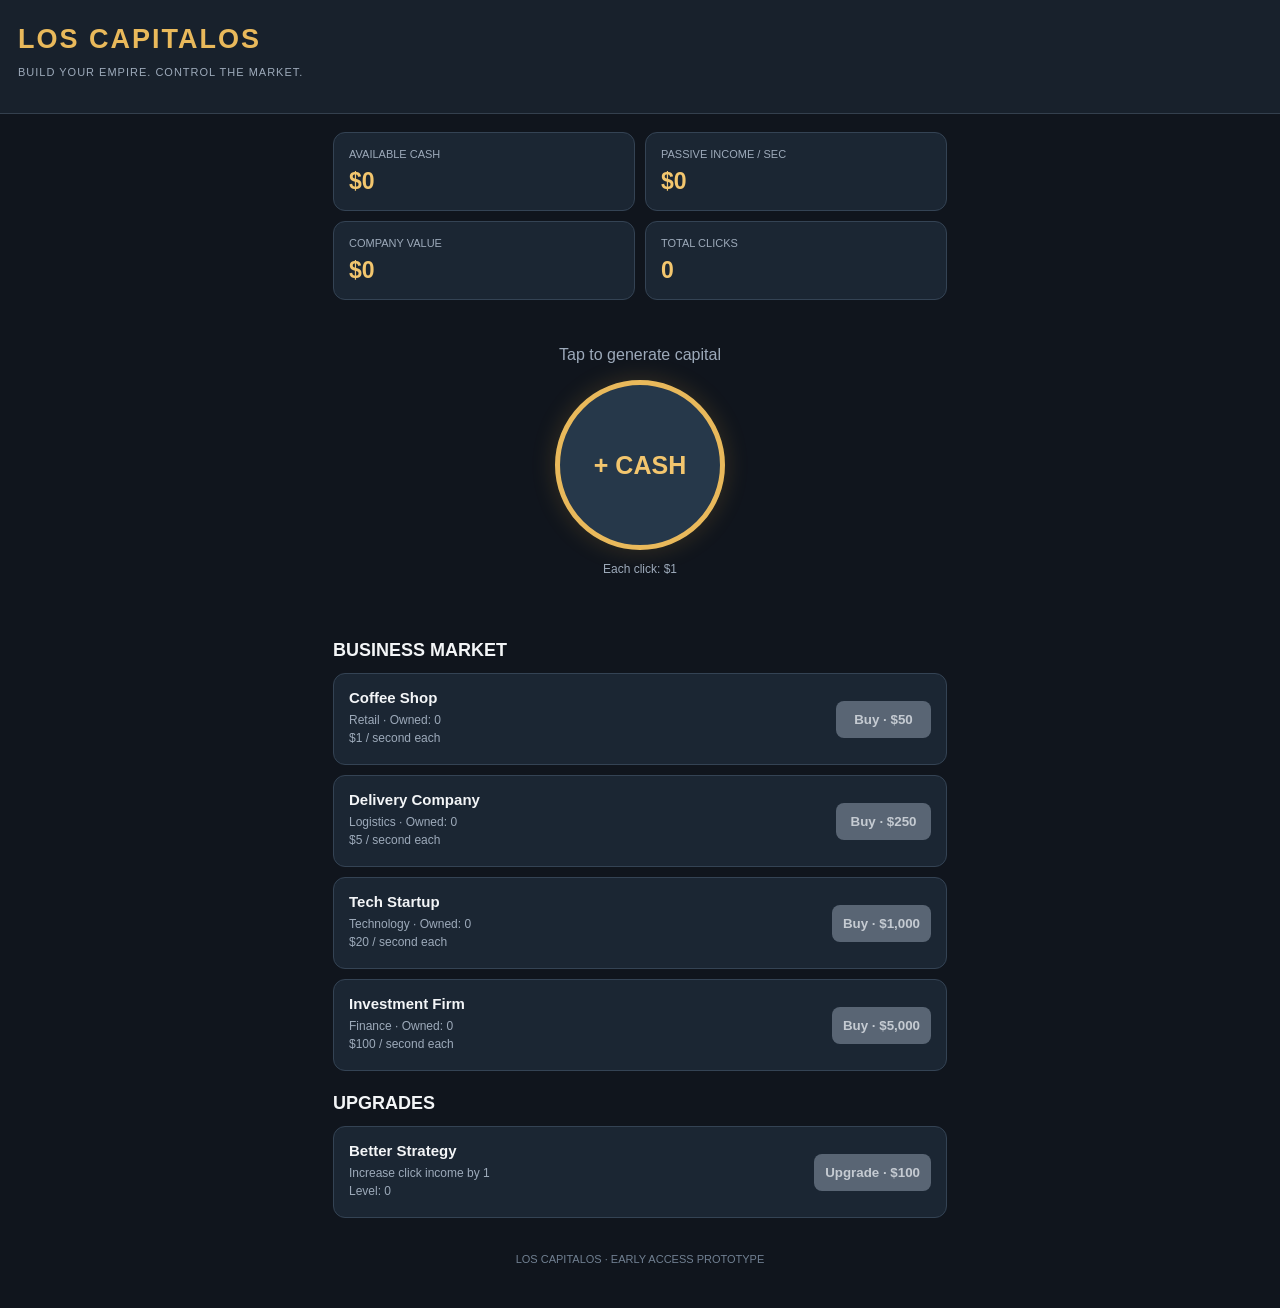
==== index.html @ b65b7310 "Rename Index.html to index.html" ====
<!DOCTYPE html>
<html lang="en">
<head>
<meta charset="UTF-8">
<meta name="viewport" content="width=device-width, initial-scale=1.0">
<meta name="theme-color" content="#10151d">
<title>Los Capitalos</title>

<style>
* {
  box-sizing: border-box;
}

body {
  margin: 0;
  background: #10151d;
  color: #f3f5f7;
  font-family: Arial, sans-serif;
}

header {
  padding: 24px 18px;
  background: #18212c;
  border-bottom: 1px solid #34404e;
}

h1 {
  margin: 0;
  color: #e9b95b;
  font-size: 27px;
  letter-spacing: 2px;
}

header p {
  color: #9daaba;
  font-size: 11px;
  letter-spacing: 1px;
}

main {
  max-width: 650px;
  margin: auto;
  padding: 18px;
}

.stats {
  display: grid;
  grid-template-columns: 1fr 1fr;
  gap: 10px;
}

.panel {
  background: #1b2633;
  border: 1px solid #344354;
  border-radius: 12px;
  padding: 15px;
}

.label {
  font-size: 11px;
  color: #9daaba;
}

.value {
  font-size: 23px;
  font-weight: bold;
  margin-top: 8px;
  color: #f3c66e;
  overflow-wrap: anywhere;
}

.click-area {
  text-align: center;
  padding: 30px 10px;
}

#earn {
  width: 170px;
  height: 170px;
  border-radius: 50%;
  border: 5px solid #e9b95b;
  background: #26384a;
  color: #f3c66e;
  font-size: 25px;
  font-weight: bold;
  box-shadow: 0 0 25px #d69e3b33;
  cursor: pointer;
  touch-action: manipulation;
}

#earn:active {
  transform: scale(.94);
}

h2 {
  font-size: 18px;
  margin: 22px 0 12px;
}

.business {
  display: flex;
  justify-content: space-between;
  align-items: center;
  gap: 12px;
  margin-bottom: 10px;
  padding: 15px;
  background: #1b2633;
  border: 1px solid #344354;
  border-radius: 12px;
}

.business h3 {
  font-size: 15px;
  margin: 0 0 7px;
}

.business p {
  font-size: 12px;
  color: #9daaba;
  margin: 4px 0;
}

.buy {
  background: #e9b95b;
  border: 0;
  border-radius: 8px;
  padding: 11px;
  color: #17202b;
  font-weight: bold;
  min-width: 95px;
  cursor: pointer;
}

.buy:disabled {
  background: #596574;
  color: #c5cbd2;
  cursor: not-allowed;
}

footer {
  text-align: center;
  color: #718092;
  font-size: 11px;
  padding: 25px;
}
</style>
</head>

<body>

<header>
  <h1>LOS CAPITALOS</h1>
  <p>BUILD YOUR EMPIRE. CONTROL THE MARKET.</p>
</header>

<main>

  <div class="stats">

    <div class="panel">
      <div class="label">AVAILABLE CASH</div>
      <div class="value" id="cash">$0</div>
    </div>

    <div class="panel">
      <div class="label">PASSIVE INCOME / SEC</div>
      <div class="value" id="income">$0</div>
    </div>

    <div class="panel">
      <div class="label">COMPANY VALUE</div>
      <div class="value" id="networth">$0</div>
    </div>

    <div class="panel">
      <div class="label">TOTAL CLICKS</div>
      <div class="value" id="clicks">0</div>
    </div>

  </div>

  <div class="click-area">
    <p style="color:#9daaba">
      Tap to generate capital
    </p>

    <button id="earn">+ CASH</button>

    <p style="font-size:12px;color:#9daaba">
      Each click: <span id="clickpower">$1</span>
    </p>
  </div>

  <h2>BUSINESS MARKET</h2>

  <div id="businesses"></div>

  <h2>UPGRADES</h2>

  <div class="business">
    <div>
      <h3>Better Strategy</h3>
      <p>Increase click income by 1</p>
      <p>Level: <span id="upgradelevel">0</span></p>
    </div>

    <button class="buy" id="upgrade">
      Upgrade · $100
    </button>
  </div>

  <footer>
    LOS CAPITALOS · EARLY ACCESS PROTOTYPE
  </footer>

</main>

<script>

const initialBusinesses = [
  {
    name: "Coffee Shop",
    sector: "Retail",
    cost: 50,
    income: 1,
    owned: 0
  },
  {
    name: "Delivery Company",
    sector: "Logistics",
    cost: 250,
    income: 5,
    owned: 0
  },
  {
    name: "Tech Startup",
    sector: "Technology",
    cost: 1000,
    income: 20,
    owned: 0
  },
  {
    name: "Investment Firm",
    sector: "Finance",
    cost: 5000,
    income: 100,
    owned: 0
  }
];

function loadGame() {
  try {
    const saved = localStorage.getItem("losCapitalos");

    if (saved) {
      const data = JSON.parse(saved);

      if (
        data &&
        Array.isArray(data.businesses) &&
        data.businesses.length === initialBusinesses.length
      ) {
        return data;
      }
    }
  } catch (error) {
    console.log("Save could not be loaded.");
  }

  return {
    cash: 0,
    clicks: 0,
    power: 1,
    upgradeLevel: 0,
    businesses: initialBusinesses.map(b => ({...b}))
  };
}

let game = loadGame();

function money(number) {
  return "$" + Math.floor(number).toLocaleString("en-US");
}

function income() {
  return game.businesses.reduce(
    (sum, business) =>
      sum + business.owned * business.income,
    0
  );
}

function companyValue() {
  return game.businesses.reduce(
    (sum, business) =>
      sum + business.owned * business.cost,
    0
  );
}

function save() {
  localStorage.setItem(
    "losCapitalos",
    JSON.stringify(game)
  );
}

function render() {

  document.getElementById("cash").textContent =
    money(game.cash);

  document.getElementById("income").textContent =
    money(income());

  document.getElementById("networth").textContent =
    money(game.cash + companyValue());

  document.getElementById("clicks").textContent =
    game.clicks.toLocaleString();

  document.getElementById("clickpower").textContent =
    money(game.power);

  document.getElementById("upgradelevel").textContent =
    game.upgradeLevel;

  const list = document.getElementById("businesses");

  list.innerHTML = "";

  game.businesses.forEach((business, index) => {

    const item = document.createElement("div");
    item.className = "business";

    const details = document.createElement("div");

    const title = document.createElement("h3");
    title.textContent = business.name;

    const sector = document.createElement("p");
    sector.textContent =
      business.sector + " · Owned: " + business.owned;

    const rate = document.createElement("p");
    rate.textContent =
      money(business.income) + " / second each";

    details.append(title, sector, rate);

    const button = document.createElement("button");
    button.className = "buy";

    button.textContent =
      "Buy · " + money(business.cost);

    button.disabled = game.cash < business.cost;

    button.onclick = () => buyBusiness(index);

    item.append(details, button);

    list.appendChild(item);

  });

  const upgradeCost =
    100 * Math.pow(2, game.upgradeLevel);

  const upgradeButton =
    document.getElementById("upgrade");

  upgradeButton.textContent =
    "Upgrade · " + money(upgradeCost);

  upgradeButton.disabled =
    game.cash < upgradeCost;
}

function buyBusiness(index) {

  const business = game.businesses[index];

  if (game.cash < business.cost) return;

  game.cash -= business.cost;

  business.owned++;

  business.cost =
    Math.floor(business.cost * 1.18);

  save();
  render();
}

document.getElementById("earn").onclick = () => {

  game.cash += game.power;
  game.clicks++;

  save();
  render();

};

document.getElementById("upgrade").onclick = () => {

  const cost =
    100 * Math.pow(2, game.upgradeLevel);

  if (game.cash < cost) return;

  game.cash -= cost;
  game.power++;
  game.upgradeLevel++;

  save();
  render();

};

setInterval(() => {

  game.cash += income();

  save();
  render();

}, 1000);

render();

</script>

</body>
</html>
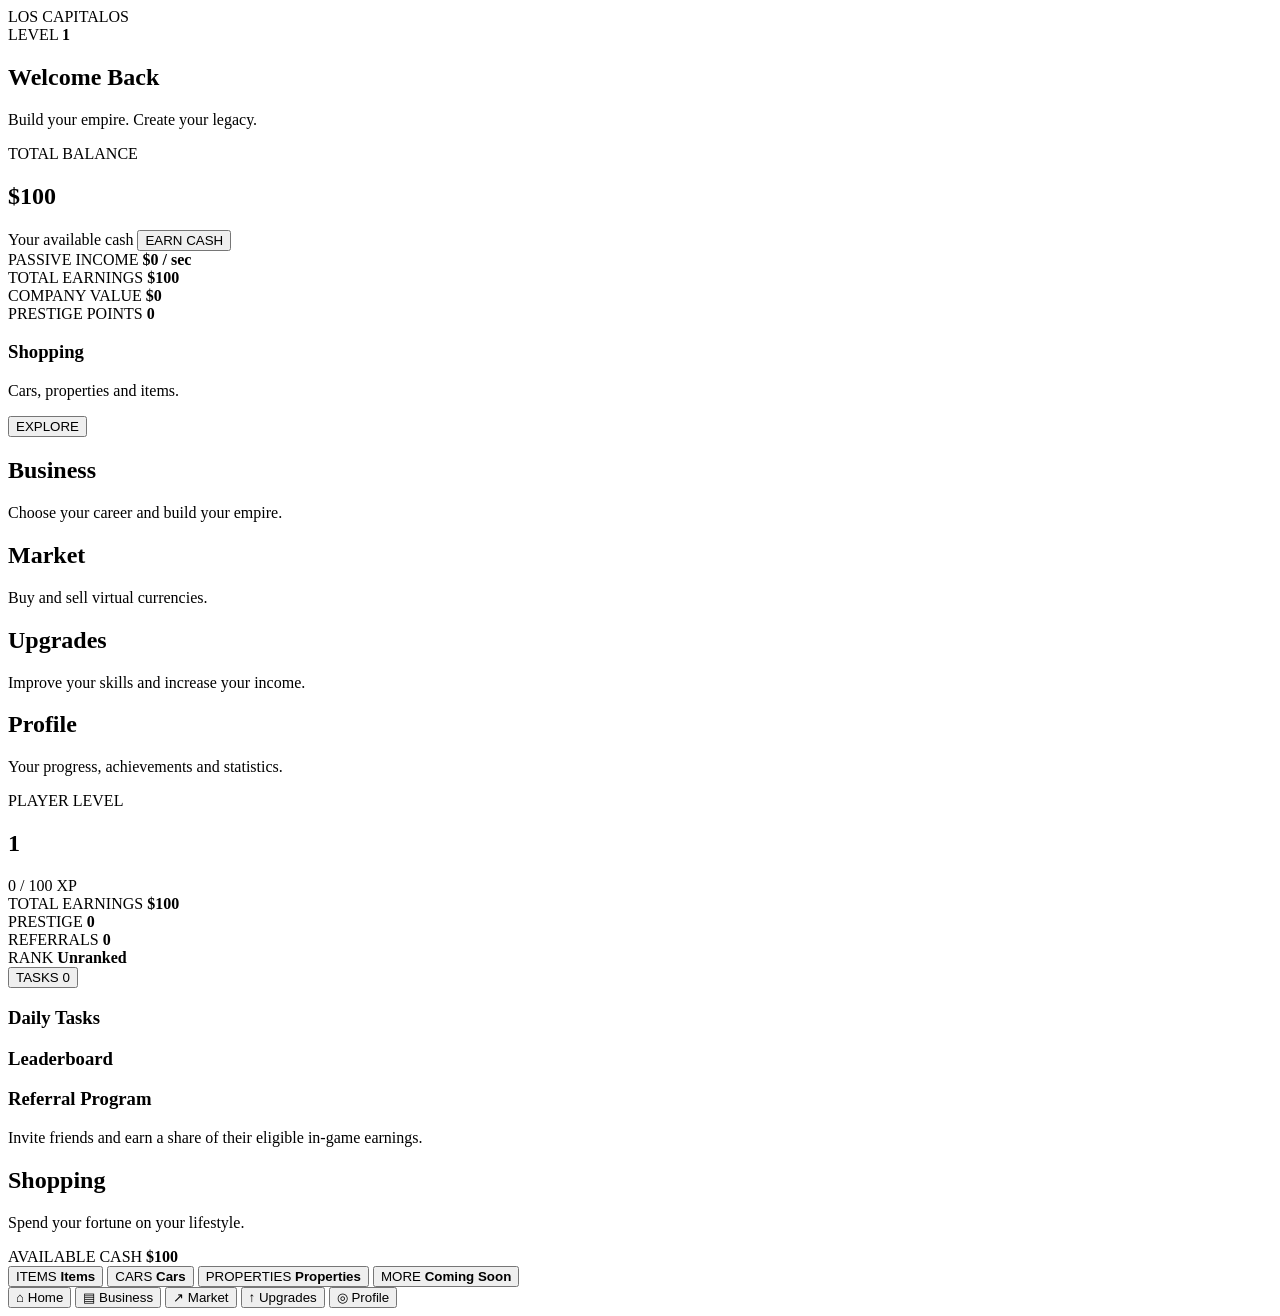
==== commit ad3f6917: "index.html" ====
--- a/index.html
+++ b/index.html
@@ -2,438 +2,330 @@
 <!DOCTYPE html>
 <html lang="en">
 <head>
-<meta charset="UTF-8">
-<meta name="viewport" content="width=device-width, initial-scale=1.0">
-<meta name="theme-color" content="#10151d">
-<title>Los Capitalos</title>
-
-<style>
-* {
-  box-sizing: border-box;
-}
-
-body {
-  margin: 0;
-  background: #10151d;
-  color: #f3f5f7;
-  font-family: Arial, sans-serif;
-}
-
-header {
-  padding: 24px 18px;
-  background: #18212c;
-  border-bottom: 1px solid #34404e;
-}
-
-h1 {
-  margin: 0;
-  color: #e9b95b;
-  font-size: 27px;
-  letter-spacing: 2px;
-}
-
-header p {
-  color: #9daaba;
-  font-size: 11px;
-  letter-spacing: 1px;
-}
-
-main {
-  max-width: 650px;
-  margin: auto;
-  padding: 18px;
-}
-
-.stats {
-  display: grid;
-  grid-template-columns: 1fr 1fr;
-  gap: 10px;
-}
-
-.panel {
-  background: #1b2633;
-  border: 1px solid #344354;
-  border-radius: 12px;
-  padding: 15px;
-}
-
-.label {
-  font-size: 11px;
-  color: #9daaba;
-}
-
-.value {
-  font-size: 23px;
-  font-weight: bold;
-  margin-top: 8px;
-  color: #f3c66e;
-  overflow-wrap: anywhere;
-}
-
-.click-area {
-  text-align: center;
-  padding: 30px 10px;
-}
-
-#earn {
-  width: 170px;
-  height: 170px;
-  border-radius: 50%;
-  border: 5px solid #e9b95b;
-  background: #26384a;
-  color: #f3c66e;
-  font-size: 25px;
-  font-weight: bold;
-  box-shadow: 0 0 25px #d69e3b33;
-  cursor: pointer;
-  touch-action: manipulation;
-}
-
-#earn:active {
-  transform: scale(.94);
-}
-
-h2 {
-  font-size: 18px;
-  margin: 22px 0 12px;
-}
-
-.business {
-  display: flex;
-  justify-content: space-between;
-  align-items: center;
-  gap: 12px;
-  margin-bottom: 10px;
-  padding: 15px;
-  background: #1b2633;
-  border: 1px solid #344354;
-  border-radius: 12px;
-}
-
-.business h3 {
-  font-size: 15px;
-  margin: 0 0 7px;
-}
-
-.business p {
-  font-size: 12px;
-  color: #9daaba;
-  margin: 4px 0;
-}
-
-.buy {
-  background: #e9b95b;
-  border: 0;
-  border-radius: 8px;
-  padding: 11px;
-  color: #17202b;
-  font-weight: bold;
-  min-width: 95px;
-  cursor: pointer;
-}
-
-.buy:disabled {
-  background: #596574;
-  color: #c5cbd2;
-  cursor: not-allowed;
-}
-
-footer {
-  text-align: center;
-  color: #718092;
-  font-size: 11px;
-  padding: 25px;
-}
-</style>
+    <meta charset="UTF-8">
+    <meta name="viewport" content="width=device-width, initial-scale=1.0">
+
+    <meta name="theme-color" content="#0b1018">
+    <meta name="description" content="Build your empire in Los Capitalos.">
+
+    <title>Los Capitalos</title>
+
+    <!-- Main stylesheet -->
+    <link rel="stylesheet" href="css/style.css">
+
+    <!-- Section stylesheets -->
+    <link rel="stylesheet" href="css/home.css">
+    <link rel="stylesheet" href="css/business.css">
+    <link rel="stylesheet" href="css/market.css">
+    <link rel="stylesheet" href="css/upgrades.css">
+    <link rel="stylesheet" href="css/profile.css">
+    <link rel="stylesheet" href="css/shop.css">
 </head>
 
 <body>
 
-<header>
-  <h1>LOS CAPITALOS</h1>
-  <p>BUILD YOUR EMPIRE. CONTROL THE MARKET.</p>
-</header>
-
-<main>
-
-  <div class="stats">
-
-    <div class="panel">
-      <div class="label">AVAILABLE CASH</div>
-      <div class="value" id="cash">$0</div>
-    </div>
-
-    <div class="panel">
-      <div class="label">PASSIVE INCOME / SEC</div>
-      <div class="value" id="income">$0</div>
-    </div>
-
-    <div class="panel">
-      <div class="label">COMPANY VALUE</div>
-      <div class="value" id="networth">$0</div>
-    </div>
-
-    <div class="panel">
-      <div class="label">TOTAL CLICKS</div>
-      <div class="value" id="clicks">0</div>
-    </div>
-
-  </div>
-
-  <div class="click-area">
-    <p style="color:#9daaba">
-      Tap to generate capital
-    </p>
-
-    <button id="earn">+ CASH</button>
-
-    <p style="font-size:12px;color:#9daaba">
-      Each click: <span id="clickpower">$1</span>
-    </p>
-  </div>
-
-  <h2>BUSINESS MARKET</h2>
-
-  <div id="businesses"></div>
-
-  <h2>UPGRADES</h2>
-
-  <div class="business">
-    <div>
-      <h3>Better Strategy</h3>
-      <p>Increase click income by 1</p>
-      <p>Level: <span id="upgradelevel">0</span></p>
-    </div>
-
-    <button class="buy" id="upgrade">
-      Upgrade · $100
-    </button>
-  </div>
-
-  <footer>
-    LOS CAPITALOS · EARLY ACCESS PROTOTYPE
-  </footer>
-
-</main>
-
-<script>
-
-const initialBusinesses = [
-  {
-    name: "Coffee Shop",
-    sector: "Retail",
-    cost: 50,
-    income: 1,
-    owned: 0
-  },
-  {
-    name: "Delivery Company",
-    sector: "Logistics",
-    cost: 250,
-    income: 5,
-    owned: 0
-  },
-  {
-    name: "Tech Startup",
-    sector: "Technology",
-    cost: 1000,
-    income: 20,
-    owned: 0
-  },
-  {
-    name: "Investment Firm",
-    sector: "Finance",
-    cost: 5000,
-    income: 100,
-    owned: 0
-  }
-];
-
-function loadGame() {
-  try {
-    const saved = localStorage.getItem("losCapitalos");
-
-    if (saved) {
-      const data = JSON.parse(saved);
-
-      if (
-        data &&
-        Array.isArray(data.businesses) &&
-        data.businesses.length === initialBusinesses.length
-      ) {
-        return data;
-      }
-    }
-  } catch (error) {
-    console.log("Save could not be loaded.");
-  }
-
-  return {
-    cash: 0,
-    clicks: 0,
-    power: 1,
-    upgradeLevel: 0,
-    businesses: initialBusinesses.map(b => ({...b}))
-  };
-}
-
-let game = loadGame();
-
-function money(number) {
-  return "$" + Math.floor(number).toLocaleString("en-US");
-}
-
-function income() {
-  return game.businesses.reduce(
-    (sum, business) =>
-      sum + business.owned * business.income,
-    0
-  );
-}
-
-function companyValue() {
-  return game.businesses.reduce(
-    (sum, business) =>
-      sum + business.owned * business.cost,
-    0
-  );
-}
-
-function save() {
-  localStorage.setItem(
-    "losCapitalos",
-    JSON.stringify(game)
-  );
-}
-
-function render() {
-
-  document.getElementById("cash").textContent =
-    money(game.cash);
-
-  document.getElementById("income").textContent =
-    money(income());
-
-  document.getElementById("networth").textContent =
-    money(game.cash + companyValue());
-
-  document.getElementById("clicks").textContent =
-    game.clicks.toLocaleString();
-
-  document.getElementById("clickpower").textContent =
-    money(game.power);
-
-  document.getElementById("upgradelevel").textContent =
-    game.upgradeLevel;
-
-  const list = document.getElementById("businesses");
-
-  list.innerHTML = "";
-
-  game.businesses.forEach((business, index) => {
-
-    const item = document.createElement("div");
-    item.className = "business";
-
-    const details = document.createElement("div");
-
-    const title = document.createElement("h3");
-    title.textContent = business.name;
-
-    const sector = document.createElement("p");
-    sector.textContent =
-      business.sector + " · Owned: " + business.owned;
-
-    const rate = document.createElement("p");
-    rate.textContent =
-      money(business.income) + " / second each";
-
-    details.append(title, sector, rate);
-
-    const button = document.createElement("button");
-    button.className = "buy";
-
-    button.textContent =
-      "Buy · " + money(business.cost);
-
-    button.disabled = game.cash < business.cost;
-
-    button.onclick = () => buyBusiness(index);
-
-    item.append(details, button);
-
-    list.appendChild(item);
-
-  });
-
-  const upgradeCost =
-    100 * Math.pow(2, game.upgradeLevel);
-
-  const upgradeButton =
-    document.getElementById("upgrade");
-
-  upgradeButton.textContent =
-    "Upgrade · " + money(upgradeCost);
-
-  upgradeButton.disabled =
-    game.cash < upgradeCost;
-}
-
-function buyBusiness(index) {
-
-  const business = game.businesses[index];
-
-  if (game.cash < business.cost) return;
-
-  game.cash -= business.cost;
-
-  business.owned++;
-
-  business.cost =
-    Math.floor(business.cost * 1.18);
-
-  save();
-  render();
-}
-
-document.getElementById("earn").onclick = () => {
-
-  game.cash += game.power;
-  game.clicks++;
-
-  save();
-  render();
-
-};
-
-document.getElementById("upgrade").onclick = () => {
-
-  const cost =
-    100 * Math.pow(2, game.upgradeLevel);
-
-  if (game.cash < cost) return;
-
-  game.cash -= cost;
-  game.power++;
-  game.upgradeLevel++;
-
-  save();
-  render();
-
-};
-
-setInterval(() => {
-
-  game.cash += income();
-
-  save();
-  render();
-
-}, 1000);
-
-render();
-
-</script>
+    <!-- HEADER -->
+    <header class="main-header">
+
+        <div class="logo">
+            LOS CAPITALOS
+        </div>
+
+        <div class="player-level">
+            <span>LEVEL</span>
+            <strong id="header-level">1</strong>
+        </div>
+
+    </header>
+
+
+    <!-- MAIN CONTENT -->
+    <main id="app">
+
+        <!-- HOME -->
+        <section id="home" class="page active">
+
+            <div class="page-header">
+                <h1>Welcome Back</h1>
+                <p>Build your empire. Create your legacy.</p>
+            </div>
+
+            <div class="home-content">
+
+                <!-- Balance -->
+                <div class="balance-card">
+                    <span class="card-label">TOTAL BALANCE</span>
+                    <h2 id="player-balance">$100</h2>
+                    <span class="card-description">
+                        Your available cash
+                    </span>
+
+                    <button id="earn-button" class="primary-button">
+                        EARN CASH
+                    </button>
+                </div>
+
+                <!-- Main Statistics -->
+                <div class="stats-grid">
+
+                    <div class="stat-card">
+                        <span>PASSIVE INCOME</span>
+                        <strong id="passive-income">$0 / sec</strong>
+                    </div>
+
+                    <div class="stat-card">
+                        <span>TOTAL EARNINGS</span>
+                        <strong id="total-earnings">$100</strong>
+                    </div>
+
+                    <div class="stat-card">
+                        <span>COMPANY VALUE</span>
+                        <strong id="company-value">$0</strong>
+                    </div>
+
+                    <div class="stat-card">
+                        <span>PRESTIGE POINTS</span>
+                        <strong id="prestige-points">0</strong>
+                    </div>
+
+                </div>
+
+                <!-- Shopping shortcut -->
+                <div class="shopping-shortcut">
+                    <div>
+                        <h3>Shopping</h3>
+                        <p>Cars, properties and items.</p>
+                    </div>
+
+                    <button data-page="shop" class="secondary-button">
+                        EXPLORE
+                    </button>
+                </div>
+
+            </div>
+        </section>
+
+
+        <!-- BUSINESS -->
+        <section id="business" class="page">
+
+            <div class="page-header">
+                <h1>Business</h1>
+                <p>Choose your career and build your empire.</p>
+            </div>
+
+            <div id="business-content">
+                <!-- Business and career content loads here -->
+            </div>
+
+        </section>
+
+
+        <!-- MARKET -->
+        <section id="market" class="page">
+
+            <div class="page-header">
+                <h1>Market</h1>
+                <p>Buy and sell virtual currencies.</p>
+            </div>
+
+            <div id="market-content">
+                <!-- Market content loads here -->
+            </div>
+
+        </section>
+
+
+        <!-- UPGRADES -->
+        <section id="upgrades" class="page">
+
+            <div class="page-header">
+                <h1>Upgrades</h1>
+                <p>Improve your skills and increase your income.</p>
+            </div>
+
+            <div id="upgrades-content">
+                <!-- Upgrade content loads here -->
+            </div>
+
+        </section>
+
+
+        <!-- PROFILE -->
+        <section id="profile" class="page">
+
+            <div class="page-header">
+                <h1>Profile</h1>
+                <p>Your progress, achievements and statistics.</p>
+            </div>
+
+            <div id="profile-content">
+
+                <div class="profile-card">
+                    <span>PLAYER LEVEL</span>
+                    <h2 id="profile-level">1</h2>
+
+                    <div class="xp-bar">
+                        <div id="xp-progress"></div>
+                    </div>
+
+                    <span id="xp-text">0 / 100 XP</span>
+                </div>
+
+                <div class="profile-stats">
+
+                    <div class="stat-card">
+                        <span>TOTAL EARNINGS</span>
+                        <strong id="profile-earnings">$100</strong>
+                    </div>
+
+                    <div class="stat-card">
+                        <span>PRESTIGE</span>
+                        <strong id="profile-prestige">0</strong>
+                    </div>
+
+                    <div class="stat-card">
+                        <span>REFERRALS</span>
+                        <strong id="profile-referrals">0</strong>
+                    </div>
+
+                    <div class="stat-card">
+                        <span>RANK</span>
+                        <strong id="profile-rank">Unranked</strong>
+                    </div>
+
+                </div>
+
+                <!-- Fixed Tasks Bubble -->
+                <div class="tasks-area">
+
+                    <button
+                        id="tasks-toggle"
+                        class="tasks-bubble"
+                        aria-expanded="false"
+                        aria-controls="tasks-panel"
+                    >
+                        TASKS
+                        <span id="task-count">0</span>
+                    </button>
+
+                    <div id="tasks-panel" class="tasks-panel hidden">
+                        <h3>Daily Tasks</h3>
+
+                        <div id="tasks-content">
+                            <!-- Tasks load here -->
+                        </div>
+                    </div>
+
+                </div>
+
+                <!-- Leaderboard -->
+                <div class="leaderboard-section">
+                    <h3>Leaderboard</h3>
+
+                    <div id="leaderboard-content">
+                        <!-- Top players load here -->
+                    </div>
+                </div>
+
+                <!-- Referral -->
+                <div class="referral-section">
+                    <h3>Referral Program</h3>
+
+                    <p>
+                        Invite friends and earn a share of their
+                        eligible in-game earnings.
+                    </p>
+
+                    <div id="referral-content">
+                        <!-- Referral information loads here -->
+                    </div>
+                </div>
+
+            </div>
+
+        </section>
+
+
+        <!-- SHOPPING -->
+        <section id="shop" class="page">
+
+            <div class="page-header">
+                <h1>Shopping</h1>
+                <p>Spend your fortune on your lifestyle.</p>
+            </div>
+
+            <div class="shop-balance">
+                <span>AVAILABLE CASH</span>
+                <strong id="shop-balance">$100</strong>
+            </div>
+
+            <div class="shop-categories">
+
+                <button class="shop-category" data-category="items">
+                    <span class="category-icon">ITEMS</span>
+                    <strong>Items</strong>
+                </button>
+
+                <button class="shop-category" data-category="cars">
+                    <span class="category-icon">CARS</span>
+                    <strong>Cars</strong>
+                </button>
+
+                <button class="shop-category" data-category="properties">
+                    <span class="category-icon">PROPERTIES</span>
+                    <strong>Properties</strong>
+                </button>
+
+                <button class="shop-category" data-category="category-four">
+                    <span class="category-icon">MORE</span>
+                    <strong>Coming Soon</strong>
+                </button>
+
+            </div>
+
+            <div id="shop-content">
+                <!-- Shopping products load here -->
+            </div>
+
+        </section>
+
+    </main>
+
+
+    <!-- BOTTOM NAVIGATION -->
+    <nav class="bottom-navigation">
+
+        <button class="nav-button active" data-page="home">
+            <span class="nav-icon">⌂</span>
+            <span>Home</span>
+        </button>
+
+        <button class="nav-button" data-page="business">
+            <span class="nav-icon">▤</span>
+            <span>Business</span>
+        </button>
+
+        <button class="nav-button" data-page="market">
+            <span class="nav-icon">↗</span>
+            <span>Market</span>
+        </button>
+
+        <button class="nav-button" data-page="upgrades">
+            <span class="nav-icon">↑</span>
+            <span>Upgrades</span>
+        </button>
+
+        <button class="nav-button" data-page="profile">
+            <span class="nav-icon">◎</span>
+            <span>Profile</span>
+        </button>
+
+    </nav>
+
+
+    <!-- APPLICATION ENTRY POINT -->
+    <script type="module" src="js/app.js"></script>
 
 </body>
 </html>
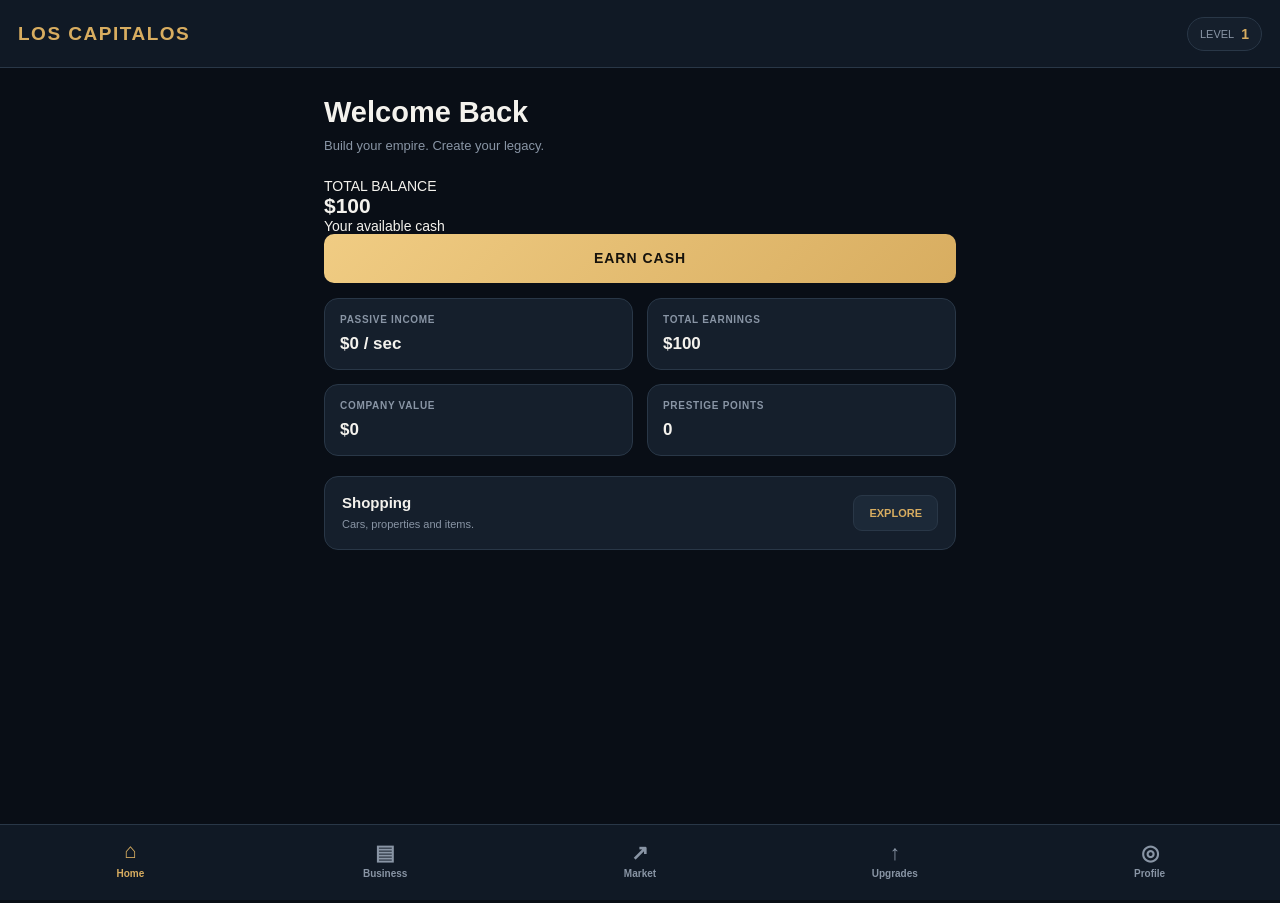
==== commit 02476d28: "Update index.html" ====
--- a/index.html
+++ b/index.html
@@ -323,9 +323,10 @@
 
     </nav>
 
-
+<link rel="stylesheet" href="css/style.css">
     <!-- APPLICATION ENTRY POINT -->
     <script type="module" src="js/app.js"></script>
 
 </body>
 </html>
+
--- a/css/style.css
+++ b/css/style.css
@@ -0,0 +1,586 @@
+
+/* =================================
+   LOS CAPITALOS - GLOBAL DESIGN
+================================= */
+
+:root {
+    --background: #090e16;
+    --background-light: #101925;
+    --panel: #151f2c;
+    --panel-light: #1c2938;
+
+    --gold: #d8ad60;
+    --gold-light: #f0cc83;
+
+    --white: #f4f2ed;
+    --muted: #8995a5;
+
+    --green: #54c58a;
+    --red: #e16c6c;
+
+    --border: #293747;
+
+    --radius: 14px;
+}
+
+/* RESET */
+
+* {
+    margin: 0;
+    padding: 0;
+    box-sizing: border-box;
+}
+
+html {
+    scroll-behavior: smooth;
+}
+
+body {
+    min-height: 100vh;
+    background: var(--background);
+    color: var(--white);
+    font-family: Arial, Helvetica, sans-serif;
+    font-size: 14px;
+    overflow-x: hidden;
+    padding-bottom: 95px;
+}
+
+button {
+    font-family: inherit;
+    cursor: pointer;
+    border: none;
+    outline: none;
+}
+
+button:active {
+    transform: scale(0.97);
+}
+
+h1, h2, h3, h4 {
+    font-weight: 700;
+}
+
+p {
+    line-height: 1.5;
+}
+
+/* HEADER */
+
+.main-header {
+    width: 100%;
+    height: 68px;
+
+    display: flex;
+    justify-content: space-between;
+    align-items: center;
+
+    padding: 0 18px;
+
+    background: var(--background-light);
+    border-bottom: 1px solid var(--border);
+
+    position: sticky;
+    top: 0;
+    z-index: 20;
+}
+
+.logo {
+    color: var(--gold);
+    font-size: 19px;
+    font-weight: 900;
+    letter-spacing: 1.5px;
+}
+
+.player-level {
+    display: flex;
+    align-items: center;
+    gap: 7px;
+
+    background: var(--panel);
+    border: 1px solid var(--border);
+
+    padding: 8px 12px;
+    border-radius: 30px;
+
+    font-size: 11px;
+    color: var(--muted);
+}
+
+.player-level strong {
+    color: var(--gold);
+    font-size: 14px;
+}
+
+/* MAIN APPLICATION */
+
+#app {
+    width: 100%;
+    max-width: 680px;
+    min-height: calc(100vh - 160px);
+
+    margin: 0 auto;
+    padding: 20px 16px;
+}
+
+/* PAGE SYSTEM */
+
+.page {
+    display: none;
+    animation: pageAppear 0.2s ease;
+}
+
+.page.active {
+    display: block;
+}
+
+@keyframes pageAppear {
+    from {
+        opacity: 0;
+        transform: translateY(5px);
+    }
+
+    to {
+        opacity: 1;
+        transform: translateY(0);
+    }
+}
+
+/* PAGE HEADERS */
+
+.page-header {
+    margin-bottom: 22px;
+}
+
+.page-header h1 {
+    font-size: 25px;
+    color: var(--white);
+    margin-bottom: 7px;
+}
+
+.page-header p {
+    color: var(--muted);
+    font-size: 13px;
+}
+
+/* GENERAL CARDS */
+
+.card,
+.stat-card,
+.profile-card,
+.shopping-shortcut,
+.shop-balance {
+    background: var(--panel);
+    border: 1px solid var(--border);
+    border-radius: var(--radius);
+}
+
+.card {
+    padding: 17px;
+    margin-bottom: 13px;
+}
+
+.stat-card {
+    padding: 15px;
+    min-width: 0;
+}
+
+.stat-card span {
+    display: block;
+    color: var(--muted);
+    font-size: 10px;
+    font-weight: 700;
+    letter-spacing: 0.7px;
+}
+
+.stat-card strong {
+    display: block;
+    color: var(--white);
+    font-size: 17px;
+    margin-top: 9px;
+    overflow-wrap: anywhere;
+}
+
+/* BUTTONS */
+
+.primary-button {
+    width: 100%;
+    min-height: 49px;
+
+    background: linear-gradient(
+        135deg,
+        var(--gold-light),
+        var(--gold)
+    );
+
+    color: #17130c;
+
+    font-size: 14px;
+    font-weight: 900;
+    letter-spacing: 1px;
+
+    border-radius: 10px;
+
+    transition: 0.2s;
+}
+
+.primary-button:hover {
+    filter: brightness(1.08);
+}
+
+.secondary-button {
+    background: var(--panel-light);
+    color: var(--gold);
+
+    border: 1px solid var(--border);
+    border-radius: 9px;
+
+    padding: 11px 15px;
+
+    font-size: 11px;
+    font-weight: 800;
+}
+
+/* GRID SYSTEM */
+
+.stats-grid,
+.profile-stats {
+    display: grid;
+    grid-template-columns: repeat(2, minmax(0, 1fr));
+    gap: 11px;
+
+    margin-top: 15px;
+}
+
+/* SECTION TITLES */
+
+.section-title {
+    font-size: 16px;
+    font-weight: 800;
+
+    margin: 24px 0 12px;
+}
+
+/* SHOPPING SHORTCUT */
+
+.shopping-shortcut {
+    display: flex;
+    align-items: center;
+    justify-content: space-between;
+
+    gap: 12px;
+
+    padding: 17px;
+    margin-top: 20px;
+}
+
+.shopping-shortcut h3 {
+    font-size: 15px;
+    margin-bottom: 5px;
+}
+
+.shopping-shortcut p {
+    color: var(--muted);
+    font-size: 11px;
+}
+
+/* PROFILE */
+
+.profile-card {
+    padding: 20px;
+    margin-bottom: 14px;
+}
+
+.profile-card > span {
+    color: var(--muted);
+    font-size: 11px;
+    font-weight: 700;
+}
+
+.profile-card h2 {
+    font-size: 32px;
+    color: var(--gold);
+    margin: 9px 0;
+}
+
+/* XP PROGRESS */
+
+.xp-bar {
+    height: 9px;
+    width: 100%;
+
+    background: #293747;
+
+    border-radius: 20px;
+    overflow: hidden;
+
+    margin: 13px 0 8px;
+}
+
+#xp-progress {
+    height: 100%;
+    width: 0%;
+
+    background: linear-gradient(
+        90deg,
+        var(--gold),
+        var(--gold-light)
+    );
+
+    border-radius: 20px;
+    transition: width 0.3s;
+}
+
+#xp-text {
+    font-size: 11px;
+    color: var(--muted);
+}
+
+/* TASKS */
+
+.tasks-area {
+    margin-top: 20px;
+}
+
+.tasks-bubble {
+    display: flex;
+    justify-content: space-between;
+    align-items: center;
+
+    width: 100%;
+
+    padding: 15px 17px;
+
+    background: #28251e;
+    color: var(--gold);
+
+    border: 1px solid #665333;
+    border-radius: 12px;
+
+    font-size: 13px;
+    font-weight: 900;
+    letter-spacing: 1px;
+}
+
+.tasks-bubble span {
+    background: var(--gold);
+    color: #17130c;
+
+    border-radius: 20px;
+    padding: 4px 9px;
+}
+
+.tasks-panel {
+    background: var(--panel);
+    border: 1px solid var(--border);
+    border-radius: 12px;
+
+    padding: 16px;
+    margin-top: 10px;
+}
+
+.tasks-panel h3 {
+    margin-bottom: 13px;
+    font-size: 15px;
+}
+
+.hidden {
+    display: none !important;
+}
+
+/* LEADERBOARD AND REFERRAL */
+
+.leaderboard-section,
+.referral-section {
+    background: var(--panel);
+    border: 1px solid var(--border);
+    border-radius: var(--radius);
+
+    padding: 17px;
+    margin-top: 15px;
+}
+
+.leaderboard-section h3,
+.referral-section h3 {
+    font-size: 15px;
+    margin-bottom: 12px;
+}
+
+.referral-section p {
+    color: var(--muted);
+    font-size: 12px;
+}
+
+/* SHOP */
+
+.shop-balance {
+    display: flex;
+    justify-content: space-between;
+    align-items: center;
+
+    padding: 16px;
+    margin-bottom: 17px;
+}
+
+.shop-balance span {
+    font-size: 11px;
+    color: var(--muted);
+}
+
+.shop-balance strong {
+    font-size: 19px;
+    color: var(--gold);
+}
+
+.shop-categories {
+    display: grid;
+    grid-template-columns: repeat(2, minmax(0, 1fr));
+    gap: 11px;
+}
+
+.shop-category {
+    min-height: 110px;
+
+    display: flex;
+    flex-direction: column;
+    justify-content: center;
+    align-items: center;
+
+    gap: 10px;
+
+    background: var(--panel);
+    color: var(--white);
+
+    border: 1px solid var(--border);
+    border-radius: 13px;
+
+    transition: 0.2s;
+}
+
+.shop-category:hover {
+    border-color: var(--gold);
+    background: var(--panel-light);
+}
+
+.shop-category strong {
+    font-size: 13px;
+}
+
+.category-icon {
+    font-size: 12px;
+    font-weight: 900;
+    color: var(--gold);
+    letter-spacing: 1px;
+}
+
+/* BOTTOM NAVIGATION */
+
+.bottom-navigation {
+    position: fixed;
+    bottom: 0;
+    left: 0;
+
+    width: 100%;
+    height: 76px;
+
+    display: flex;
+    justify-content: space-around;
+    align-items: center;
+
+    background: #101925;
+
+    border-top: 1px solid var(--border);
+
+    padding: 5px 3px 9px;
+
+    z-index: 100;
+}
+
+.nav-button {
+    flex: 1;
+    height: 60px;
+
+    display: flex;
+    flex-direction: column;
+    align-items: center;
+    justify-content: center;
+
+    gap: 5px;
+
+    background: transparent;
+    color: var(--muted);
+
+    font-size: 10px;
+    font-weight: 700;
+
+    transition: 0.2s;
+}
+
+.nav-icon {
+    font-size: 21px;
+    line-height: 1;
+}
+
+.nav-button.active {
+    color: var(--gold);
+}
+
+.nav-button.active .nav-icon {
+    transform: translateY(-2px);
+}
+
+/* GENERAL UTILITIES */
+
+.muted {
+    color: var(--muted);
+}
+
+.gold {
+    color: var(--gold);
+}
+
+.positive {
+    color: var(--green);
+}
+
+.negative {
+    color: var(--red);
+}
+
+.text-center {
+    text-align: center;
+}
+
+/* RESPONSIVE DESIGN */
+
+@media (min-width: 600px) {
+    #app {
+        padding: 28px 24px;
+    }
+
+    .page-header h1 {
+        font-size: 29px;
+    }
+
+    .stats-grid,
+    .profile-stats {
+        gap: 14px;
+    }
+}
+
+@media (max-width: 360px) {
+    .logo {
+        font-size: 16px;
+    }
+
+    .nav-button {
+        font-size: 9px;
+    }
+
+    .nav-icon {
+        font-size: 18px;
+    }
+
+    .stat-card strong {
+        font-size: 15px;
+    }
+}
--- a/css/style.css
+++ b/css/style.css
@@ -0,0 +1,586 @@
+
+/* =================================
+   LOS CAPITALOS - GLOBAL DESIGN
+================================= */
+
+:root {
+    --background: #090e16;
+    --background-light: #101925;
+    --panel: #151f2c;
+    --panel-light: #1c2938;
+
+    --gold: #d8ad60;
+    --gold-light: #f0cc83;
+
+    --white: #f4f2ed;
+    --muted: #8995a5;
+
+    --green: #54c58a;
+    --red: #e16c6c;
+
+    --border: #293747;
+
+    --radius: 14px;
+}
+
+/* RESET */
+
+* {
+    margin: 0;
+    padding: 0;
+    box-sizing: border-box;
+}
+
+html {
+    scroll-behavior: smooth;
+}
+
+body {
+    min-height: 100vh;
+    background: var(--background);
+    color: var(--white);
+    font-family: Arial, Helvetica, sans-serif;
+    font-size: 14px;
+    overflow-x: hidden;
+    padding-bottom: 95px;
+}
+
+button {
+    font-family: inherit;
+    cursor: pointer;
+    border: none;
+    outline: none;
+}
+
+button:active {
+    transform: scale(0.97);
+}
+
+h1, h2, h3, h4 {
+    font-weight: 700;
+}
+
+p {
+    line-height: 1.5;
+}
+
+/* HEADER */
+
+.main-header {
+    width: 100%;
+    height: 68px;
+
+    display: flex;
+    justify-content: space-between;
+    align-items: center;
+
+    padding: 0 18px;
+
+    background: var(--background-light);
+    border-bottom: 1px solid var(--border);
+
+    position: sticky;
+    top: 0;
+    z-index: 20;
+}
+
+.logo {
+    color: var(--gold);
+    font-size: 19px;
+    font-weight: 900;
+    letter-spacing: 1.5px;
+}
+
+.player-level {
+    display: flex;
+    align-items: center;
+    gap: 7px;
+
+    background: var(--panel);
+    border: 1px solid var(--border);
+
+    padding: 8px 12px;
+    border-radius: 30px;
+
+    font-size: 11px;
+    color: var(--muted);
+}
+
+.player-level strong {
+    color: var(--gold);
+    font-size: 14px;
+}
+
+/* MAIN APPLICATION */
+
+#app {
+    width: 100%;
+    max-width: 680px;
+    min-height: calc(100vh - 160px);
+
+    margin: 0 auto;
+    padding: 20px 16px;
+}
+
+/* PAGE SYSTEM */
+
+.page {
+    display: none;
+    animation: pageAppear 0.2s ease;
+}
+
+.page.active {
+    display: block;
+}
+
+@keyframes pageAppear {
+    from {
+        opacity: 0;
+        transform: translateY(5px);
+    }
+
+    to {
+        opacity: 1;
+        transform: translateY(0);
+    }
+}
+
+/* PAGE HEADERS */
+
+.page-header {
+    margin-bottom: 22px;
+}
+
+.page-header h1 {
+    font-size: 25px;
+    color: var(--white);
+    margin-bottom: 7px;
+}
+
+.page-header p {
+    color: var(--muted);
+    font-size: 13px;
+}
+
+/* GENERAL CARDS */
+
+.card,
+.stat-card,
+.profile-card,
+.shopping-shortcut,
+.shop-balance {
+    background: var(--panel);
+    border: 1px solid var(--border);
+    border-radius: var(--radius);
+}
+
+.card {
+    padding: 17px;
+    margin-bottom: 13px;
+}
+
+.stat-card {
+    padding: 15px;
+    min-width: 0;
+}
+
+.stat-card span {
+    display: block;
+    color: var(--muted);
+    font-size: 10px;
+    font-weight: 700;
+    letter-spacing: 0.7px;
+}
+
+.stat-card strong {
+    display: block;
+    color: var(--white);
+    font-size: 17px;
+    margin-top: 9px;
+    overflow-wrap: anywhere;
+}
+
+/* BUTTONS */
+
+.primary-button {
+    width: 100%;
+    min-height: 49px;
+
+    background: linear-gradient(
+        135deg,
+        var(--gold-light),
+        var(--gold)
+    );
+
+    color: #17130c;
+
+    font-size: 14px;
+    font-weight: 900;
+    letter-spacing: 1px;
+
+    border-radius: 10px;
+
+    transition: 0.2s;
+}
+
+.primary-button:hover {
+    filter: brightness(1.08);
+}
+
+.secondary-button {
+    background: var(--panel-light);
+    color: var(--gold);
+
+    border: 1px solid var(--border);
+    border-radius: 9px;
+
+    padding: 11px 15px;
+
+    font-size: 11px;
+    font-weight: 800;
+}
+
+/* GRID SYSTEM */
+
+.stats-grid,
+.profile-stats {
+    display: grid;
+    grid-template-columns: repeat(2, minmax(0, 1fr));
+    gap: 11px;
+
+    margin-top: 15px;
+}
+
+/* SECTION TITLES */
+
+.section-title {
+    font-size: 16px;
+    font-weight: 800;
+
+    margin: 24px 0 12px;
+}
+
+/* SHOPPING SHORTCUT */
+
+.shopping-shortcut {
+    display: flex;
+    align-items: center;
+    justify-content: space-between;
+
+    gap: 12px;
+
+    padding: 17px;
+    margin-top: 20px;
+}
+
+.shopping-shortcut h3 {
+    font-size: 15px;
+    margin-bottom: 5px;
+}
+
+.shopping-shortcut p {
+    color: var(--muted);
+    font-size: 11px;
+}
+
+/* PROFILE */
+
+.profile-card {
+    padding: 20px;
+    margin-bottom: 14px;
+}
+
+.profile-card > span {
+    color: var(--muted);
+    font-size: 11px;
+    font-weight: 700;
+}
+
+.profile-card h2 {
+    font-size: 32px;
+    color: var(--gold);
+    margin: 9px 0;
+}
+
+/* XP PROGRESS */
+
+.xp-bar {
+    height: 9px;
+    width: 100%;
+
+    background: #293747;
+
+    border-radius: 20px;
+    overflow: hidden;
+
+    margin: 13px 0 8px;
+}
+
+#xp-progress {
+    height: 100%;
+    width: 0%;
+
+    background: linear-gradient(
+        90deg,
+        var(--gold),
+        var(--gold-light)
+    );
+
+    border-radius: 20px;
+    transition: width 0.3s;
+}
+
+#xp-text {
+    font-size: 11px;
+    color: var(--muted);
+}
+
+/* TASKS */
+
+.tasks-area {
+    margin-top: 20px;
+}
+
+.tasks-bubble {
+    display: flex;
+    justify-content: space-between;
+    align-items: center;
+
+    width: 100%;
+
+    padding: 15px 17px;
+
+    background: #28251e;
+    color: var(--gold);
+
+    border: 1px solid #665333;
+    border-radius: 12px;
+
+    font-size: 13px;
+    font-weight: 900;
+    letter-spacing: 1px;
+}
+
+.tasks-bubble span {
+    background: var(--gold);
+    color: #17130c;
+
+    border-radius: 20px;
+    padding: 4px 9px;
+}
+
+.tasks-panel {
+    background: var(--panel);
+    border: 1px solid var(--border);
+    border-radius: 12px;
+
+    padding: 16px;
+    margin-top: 10px;
+}
+
+.tasks-panel h3 {
+    margin-bottom: 13px;
+    font-size: 15px;
+}
+
+.hidden {
+    display: none !important;
+}
+
+/* LEADERBOARD AND REFERRAL */
+
+.leaderboard-section,
+.referral-section {
+    background: var(--panel);
+    border: 1px solid var(--border);
+    border-radius: var(--radius);
+
+    padding: 17px;
+    margin-top: 15px;
+}
+
+.leaderboard-section h3,
+.referral-section h3 {
+    font-size: 15px;
+    margin-bottom: 12px;
+}
+
+.referral-section p {
+    color: var(--muted);
+    font-size: 12px;
+}
+
+/* SHOP */
+
+.shop-balance {
+    display: flex;
+    justify-content: space-between;
+    align-items: center;
+
+    padding: 16px;
+    margin-bottom: 17px;
+}
+
+.shop-balance span {
+    font-size: 11px;
+    color: var(--muted);
+}
+
+.shop-balance strong {
+    font-size: 19px;
+    color: var(--gold);
+}
+
+.shop-categories {
+    display: grid;
+    grid-template-columns: repeat(2, minmax(0, 1fr));
+    gap: 11px;
+}
+
+.shop-category {
+    min-height: 110px;
+
+    display: flex;
+    flex-direction: column;
+    justify-content: center;
+    align-items: center;
+
+    gap: 10px;
+
+    background: var(--panel);
+    color: var(--white);
+
+    border: 1px solid var(--border);
+    border-radius: 13px;
+
+    transition: 0.2s;
+}
+
+.shop-category:hover {
+    border-color: var(--gold);
+    background: var(--panel-light);
+}
+
+.shop-category strong {
+    font-size: 13px;
+}
+
+.category-icon {
+    font-size: 12px;
+    font-weight: 900;
+    color: var(--gold);
+    letter-spacing: 1px;
+}
+
+/* BOTTOM NAVIGATION */
+
+.bottom-navigation {
+    position: fixed;
+    bottom: 0;
+    left: 0;
+
+    width: 100%;
+    height: 76px;
+
+    display: flex;
+    justify-content: space-around;
+    align-items: center;
+
+    background: #101925;
+
+    border-top: 1px solid var(--border);
+
+    padding: 5px 3px 9px;
+
+    z-index: 100;
+}
+
+.nav-button {
+    flex: 1;
+    height: 60px;
+
+    display: flex;
+    flex-direction: column;
+    align-items: center;
+    justify-content: center;
+
+    gap: 5px;
+
+    background: transparent;
+    color: var(--muted);
+
+    font-size: 10px;
+    font-weight: 700;
+
+    transition: 0.2s;
+}
+
+.nav-icon {
+    font-size: 21px;
+    line-height: 1;
+}
+
+.nav-button.active {
+    color: var(--gold);
+}
+
+.nav-button.active .nav-icon {
+    transform: translateY(-2px);
+}
+
+/* GENERAL UTILITIES */
+
+.muted {
+    color: var(--muted);
+}
+
+.gold {
+    color: var(--gold);
+}
+
+.positive {
+    color: var(--green);
+}
+
+.negative {
+    color: var(--red);
+}
+
+.text-center {
+    text-align: center;
+}
+
+/* RESPONSIVE DESIGN */
+
+@media (min-width: 600px) {
+    #app {
+        padding: 28px 24px;
+    }
+
+    .page-header h1 {
+        font-size: 29px;
+    }
+
+    .stats-grid,
+    .profile-stats {
+        gap: 14px;
+    }
+}
+
+@media (max-width: 360px) {
+    .logo {
+        font-size: 16px;
+    }
+
+    .nav-button {
+        font-size: 9px;
+    }
+
+    .nav-icon {
+        font-size: 18px;
+    }
+
+    .stat-card strong {
+        font-size: 15px;
+    }
+}
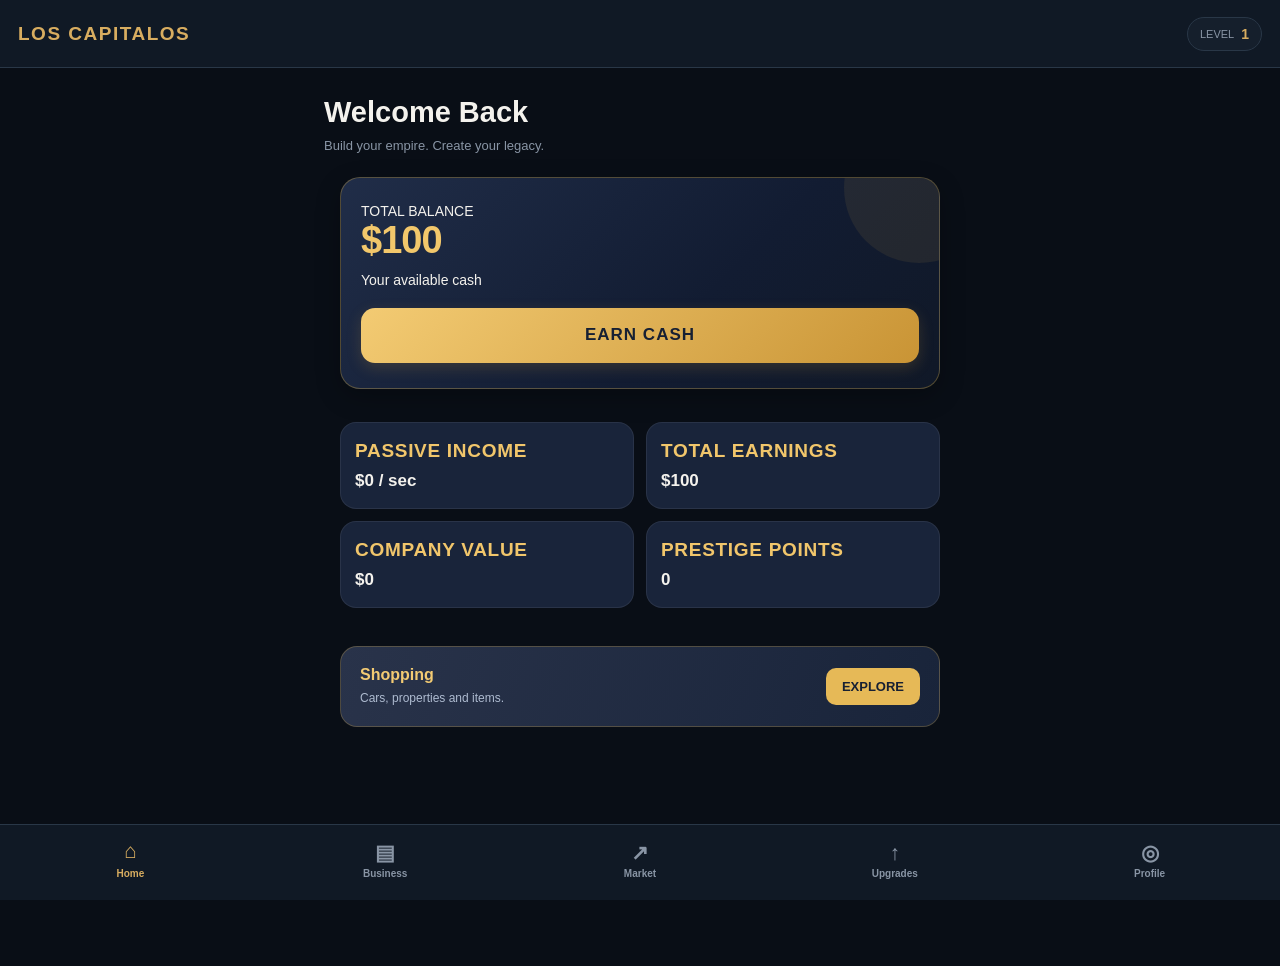
==== commit d29c8052: "Update index.html" ====
--- a/index.html
+++ b/index.html
@@ -324,6 +324,7 @@
     </nav>
 
 <link rel="stylesheet" href="css/style.css">
+    <link rel="stylesheet" href="css/home.css">
     <!-- APPLICATION ENTRY POINT -->
     <script type="module" src="js/app.js"></script>
 
--- a/css/home.css
+++ b/css/home.css
@@ -0,0 +1,186 @@
+
+/* =====================================
+   LOS CAPITALOS - HOME PAGE
+===================================== */
+
+#home {
+    padding-bottom: 100px;
+}
+
+.home-content {
+    display: flex;
+    flex-direction: column;
+    gap: 18px;
+    padding: 16px;
+}
+
+/* HOME HEADER */
+
+#home .page-header {
+    margin-bottom: 5px;
+}
+
+/* BALANCE CARD */
+
+.balance-card {
+    position: relative;
+    overflow: hidden;
+    padding: 25px 20px;
+    border: 1px solid rgba(232, 184, 75, 0.3);
+    border-radius: 20px;
+    background: linear-gradient(
+        135deg,
+        #202d48 0%,
+        #121c32 60%,
+        #101827 100%
+    );
+    box-shadow: 0 8px 25px rgba(0, 0, 0, 0.25);
+}
+
+.balance-card::after {
+    content: "";
+    position: absolute;
+    width: 150px;
+    height: 150px;
+    right: -55px;
+    top: -65px;
+    border-radius: 50%;
+    background: rgba(232, 184, 75, 0.08);
+}
+
+.balance-card h2,
+.balance-card h3 {
+    position: relative;
+    z-index: 1;
+    margin: 0 0 10px;
+    color: #aebbd0;
+    font-size: 14px;
+    font-weight: 500;
+}
+
+#player-balance {
+    position: relative;
+    z-index: 1;
+    display: block;
+    color: #f2c76b;
+    font-size: clamp(28px, 8vw, 38px);
+    font-weight: 800;
+    letter-spacing: -1px;
+    overflow-wrap: anywhere;
+}
+
+/* EARN BUTTON */
+
+#earn-button {
+    width: 100%;
+    min-height: 55px;
+    margin-top: 20px;
+    border: none;
+    border-radius: 14px;
+    background: linear-gradient(135deg, #f3cb73, #c99435);
+    color: #172033;
+    font-size: 17px;
+    font-weight: 800;
+    cursor: pointer;
+    box-shadow: 0 5px 15px rgba(201, 148, 53, 0.2);
+    transition: transform 0.15s ease, filter 0.15s ease;
+}
+
+#earn-button:active {
+    transform: scale(0.97);
+    filter: brightness(0.9);
+}
+
+/* STATISTICS */
+
+.stats-grid {
+    display: grid;
+    grid-template-columns: repeat(2, minmax(0, 1fr));
+    gap: 12px;
+}
+
+.stat-card {
+    min-width: 0;
+    padding: 17px 14px;
+    border: 1px solid rgba(255, 255, 255, 0.07);
+    border-radius: 16px;
+    background: #19243a;
+}
+
+.stat-card h3 {
+    margin: 0 0 9px;
+    color: #9eacc2;
+    font-size: 12px;
+    font-weight: 500;
+}
+
+.stat-card p,
+.stat-card span {
+    color: #f1c66b;
+    font-size: 19px;
+    font-weight: 750;
+    overflow-wrap: anywhere;
+}
+
+/* SHOPPING SHORTCUT */
+
+.shopping-shortcut {
+    display: flex;
+    align-items: center;
+    justify-content: space-between;
+    gap: 12px;
+    padding: 19px;
+    border: 1px solid rgba(232, 184, 75, 0.25);
+    border-radius: 17px;
+    background: linear-gradient(110deg, #29334a, #19243a);
+}
+
+.shopping-shortcut h3 {
+    margin: 0 0 5px;
+    color: #f3cb73;
+    font-size: 16px;
+}
+
+.shopping-shortcut p {
+    margin: 0;
+    color: #aebbd0;
+    font-size: 12px;
+}
+
+.shopping-shortcut button {
+    flex-shrink: 0;
+    padding: 11px 16px;
+    border: none;
+    border-radius: 10px;
+    background: #e6b957;
+    color: #172033;
+    font-size: 13px;
+    font-weight: 800;
+    cursor: pointer;
+}
+
+.shopping-shortcut button:active {
+    transform: scale(0.96);
+}
+
+/* MOBILE */
+
+@media (max-width: 360px) {
+    .home-content {
+        padding: 12px;
+        gap: 14px;
+    }
+
+    .stats-grid {
+        gap: 9px;
+    }
+
+    .stat-card {
+        padding: 14px 11px;
+    }
+
+    .stat-card p,
+    .stat-card span {
+        font-size: 16px;
+    }
+}
--- a/css/home.css
+++ b/css/home.css
@@ -0,0 +1,186 @@
+
+/* =====================================
+   LOS CAPITALOS - HOME PAGE
+===================================== */
+
+#home {
+    padding-bottom: 100px;
+}
+
+.home-content {
+    display: flex;
+    flex-direction: column;
+    gap: 18px;
+    padding: 16px;
+}
+
+/* HOME HEADER */
+
+#home .page-header {
+    margin-bottom: 5px;
+}
+
+/* BALANCE CARD */
+
+.balance-card {
+    position: relative;
+    overflow: hidden;
+    padding: 25px 20px;
+    border: 1px solid rgba(232, 184, 75, 0.3);
+    border-radius: 20px;
+    background: linear-gradient(
+        135deg,
+        #202d48 0%,
+        #121c32 60%,
+        #101827 100%
+    );
+    box-shadow: 0 8px 25px rgba(0, 0, 0, 0.25);
+}
+
+.balance-card::after {
+    content: "";
+    position: absolute;
+    width: 150px;
+    height: 150px;
+    right: -55px;
+    top: -65px;
+    border-radius: 50%;
+    background: rgba(232, 184, 75, 0.08);
+}
+
+.balance-card h2,
+.balance-card h3 {
+    position: relative;
+    z-index: 1;
+    margin: 0 0 10px;
+    color: #aebbd0;
+    font-size: 14px;
+    font-weight: 500;
+}
+
+#player-balance {
+    position: relative;
+    z-index: 1;
+    display: block;
+    color: #f2c76b;
+    font-size: clamp(28px, 8vw, 38px);
+    font-weight: 800;
+    letter-spacing: -1px;
+    overflow-wrap: anywhere;
+}
+
+/* EARN BUTTON */
+
+#earn-button {
+    width: 100%;
+    min-height: 55px;
+    margin-top: 20px;
+    border: none;
+    border-radius: 14px;
+    background: linear-gradient(135deg, #f3cb73, #c99435);
+    color: #172033;
+    font-size: 17px;
+    font-weight: 800;
+    cursor: pointer;
+    box-shadow: 0 5px 15px rgba(201, 148, 53, 0.2);
+    transition: transform 0.15s ease, filter 0.15s ease;
+}
+
+#earn-button:active {
+    transform: scale(0.97);
+    filter: brightness(0.9);
+}
+
+/* STATISTICS */
+
+.stats-grid {
+    display: grid;
+    grid-template-columns: repeat(2, minmax(0, 1fr));
+    gap: 12px;
+}
+
+.stat-card {
+    min-width: 0;
+    padding: 17px 14px;
+    border: 1px solid rgba(255, 255, 255, 0.07);
+    border-radius: 16px;
+    background: #19243a;
+}
+
+.stat-card h3 {
+    margin: 0 0 9px;
+    color: #9eacc2;
+    font-size: 12px;
+    font-weight: 500;
+}
+
+.stat-card p,
+.stat-card span {
+    color: #f1c66b;
+    font-size: 19px;
+    font-weight: 750;
+    overflow-wrap: anywhere;
+}
+
+/* SHOPPING SHORTCUT */
+
+.shopping-shortcut {
+    display: flex;
+    align-items: center;
+    justify-content: space-between;
+    gap: 12px;
+    padding: 19px;
+    border: 1px solid rgba(232, 184, 75, 0.25);
+    border-radius: 17px;
+    background: linear-gradient(110deg, #29334a, #19243a);
+}
+
+.shopping-shortcut h3 {
+    margin: 0 0 5px;
+    color: #f3cb73;
+    font-size: 16px;
+}
+
+.shopping-shortcut p {
+    margin: 0;
+    color: #aebbd0;
+    font-size: 12px;
+}
+
+.shopping-shortcut button {
+    flex-shrink: 0;
+    padding: 11px 16px;
+    border: none;
+    border-radius: 10px;
+    background: #e6b957;
+    color: #172033;
+    font-size: 13px;
+    font-weight: 800;
+    cursor: pointer;
+}
+
+.shopping-shortcut button:active {
+    transform: scale(0.96);
+}
+
+/* MOBILE */
+
+@media (max-width: 360px) {
+    .home-content {
+        padding: 12px;
+        gap: 14px;
+    }
+
+    .stats-grid {
+        gap: 9px;
+    }
+
+    .stat-card {
+        padding: 14px 11px;
+    }
+
+    .stat-card p,
+    .stat-card span {
+        font-size: 16px;
+    }
+}
